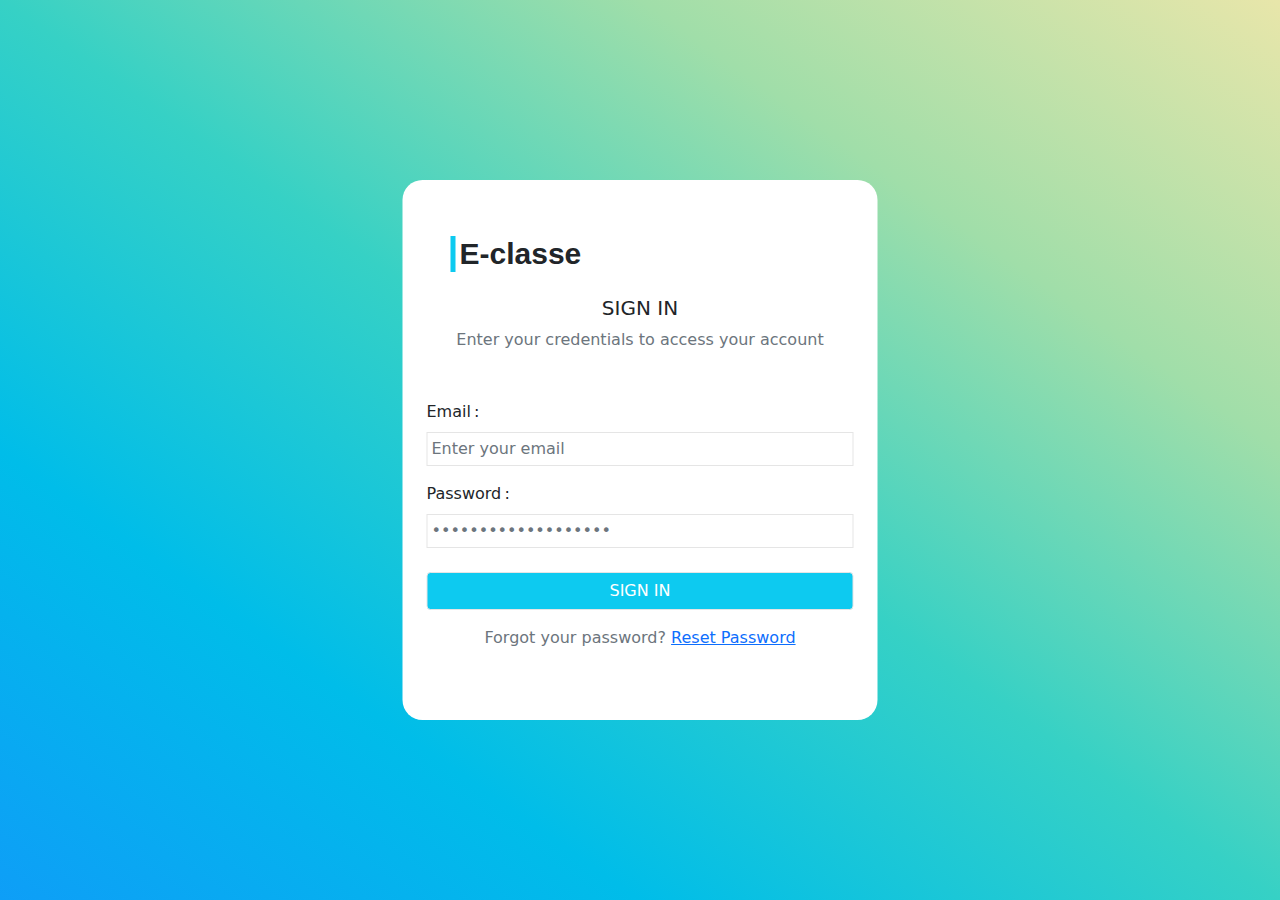
==== index.html @ 52bd7fae "signinpage" ====
<!DOCTYPE html>
<html lang="en">
<head>

    <meta charset="UTF-8">
    <meta http-equiv="X-UA-Compatible" content="IE=edge">
    <meta name="viewport" content="width=device-width, initial-scale=1.0">
    <link rel="stylesheet" href="bootstrap.min.css">
    <link rel="stylesheet" href="style.css">
    <title>Signin</title>

</head>
<body>
   
    <section class="bg-white position-absolute top-50 start-50 translate-middle p-4" >
        <div class="pt-2">
            <h1 class="border-start px-1 m-4 border-info border-5 ">E-classe</h1>
            <h3 class="text-center fs-5 mt-3">SIGN IN</h3>
            <p class="text-center text-muted mt-2">Enter your credentials to access your account</p>
            
        </div>
        <form class="mt-5" >
            
                <label for="mail">
                  <span>Email :</span>
                </label>
                <input type="email" id="mail" name="usermail" class="w-100 p-1 mt-2  text-muted" value="Enter your email">
              </p>
              <p>
                <label for="pwd">
                  <span>Password :</span>
                </label>
                <input type="password" id="pwd" name="password" class="w-100 p-1 mt-2  text-muted" value="Enter your password">
                <button type="submit" class="btn btn-info text-white w-100 mt-4">SIGN IN</button>
                <p class="text-center"><span class="text-muted">Forgot your password?</span> <a href="#">Reset Password</a></p>
              
        </form>
    </section>

</body>
</html>
---- style.css ----
body{
    background: linear-gradient(to right top, #0e9ef7, #00bde9, #36d1c5, #a0dea9, #e8e6aa);
    height: 100vh;
}

/*card*/
.bg-white{
    border-radius:20px;
    width: 475px;
    height: 540px;
}

/*h1*/
.border-start{
    font-size: 30px;
    font-family :Inter, sans-serif;
    font-weight: bolder;

}

/*input*/

.w-100{
    border: #E5E5E5, 1px, solid;

}
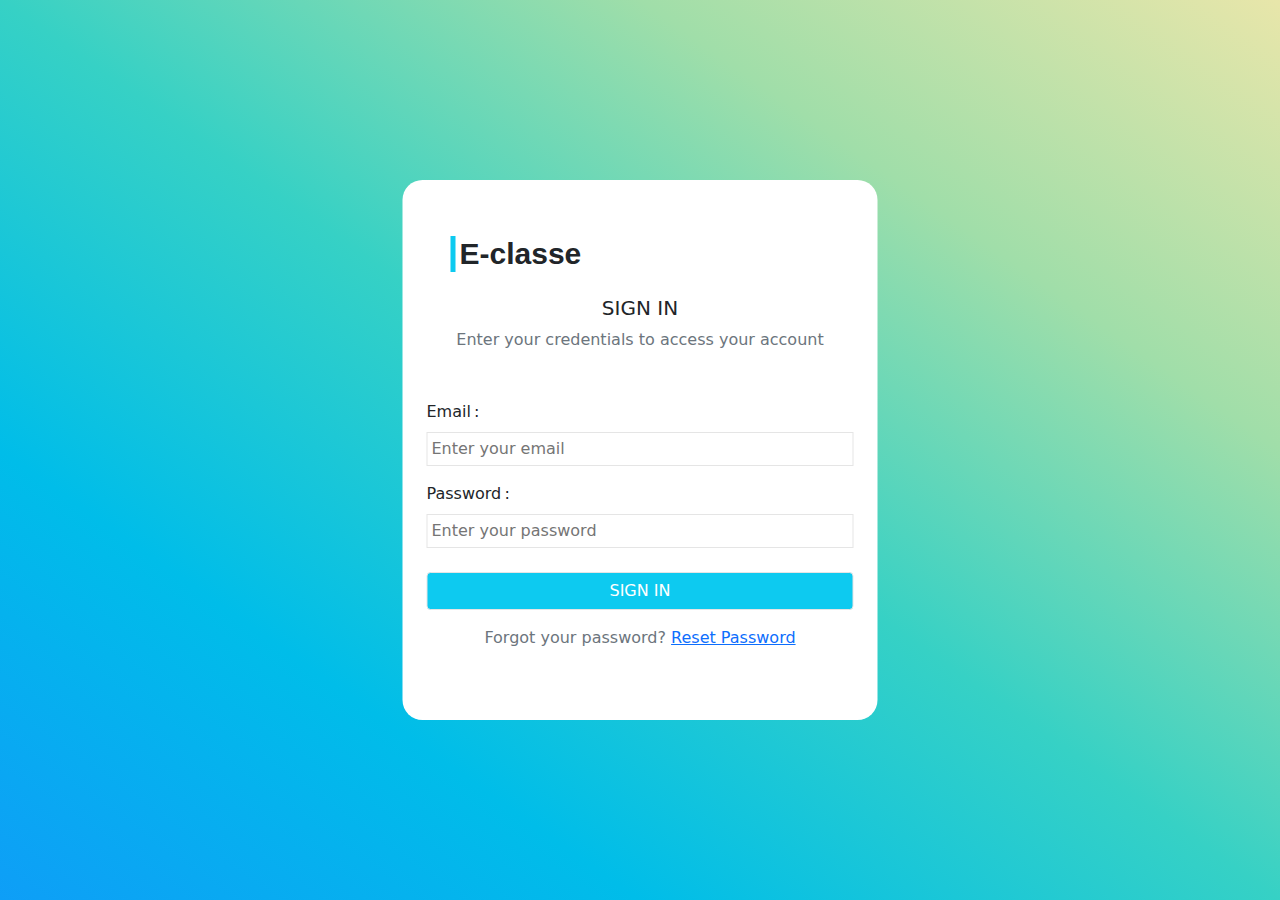
==== commit 16877d1a: "valuetoplaceholder" ====
--- a/index.html
+++ b/index.html
@@ -24,13 +24,13 @@
                 <label for="mail">
                   <span>Email :</span>
                 </label>
-                <input type="email" id="mail" name="usermail" class="w-100 p-1 mt-2  text-muted" value="Enter your email">
+                <input type="email" id="mail" name="usermail" class="w-100 p-1 mt-2  text-muted" placeholder="Enter your email">
               </p>
               <p>
                 <label for="pwd">
                   <span>Password :</span>
                 </label>
-                <input type="password" id="pwd" name="password" class="w-100 p-1 mt-2  text-muted" value="Enter your password">
+                <input type="password" id="pwd" name="password" class="w-100 p-1 mt-2  text-muted" placeholder="Enter your password">
                 <button type="submit" class="btn btn-info text-white w-100 mt-4">SIGN IN</button>
                 <p class="text-center"><span class="text-muted">Forgot your password?</span> <a href="#">Reset Password</a></p>
               
